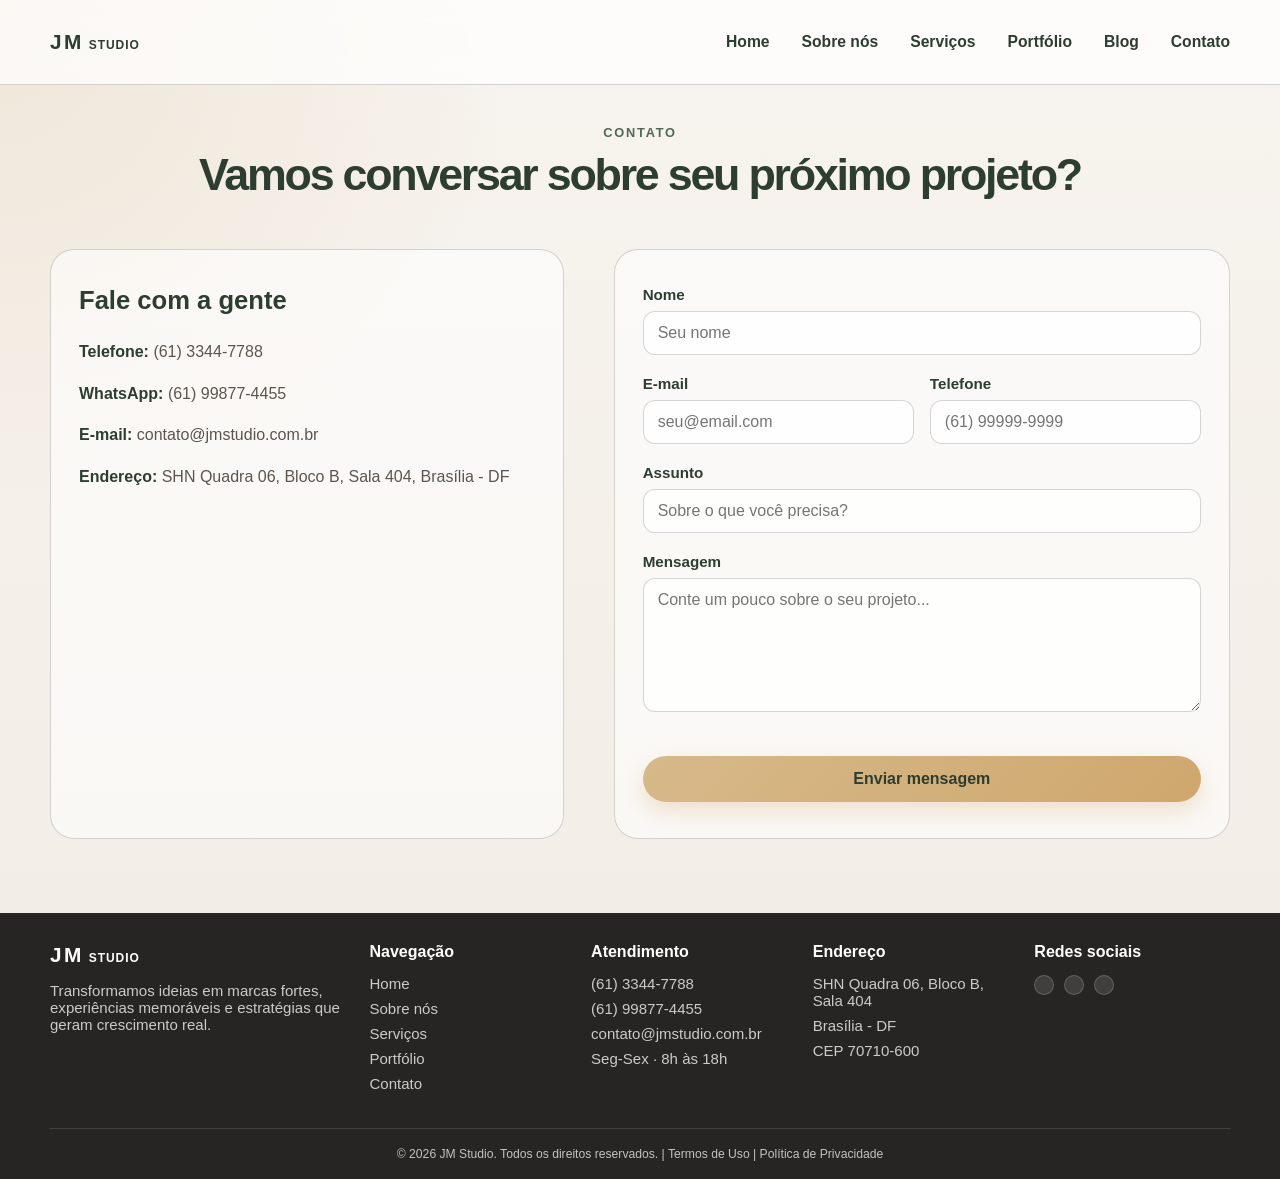
==== contato.html @ 94e35ac9 "Add files via upload" ====
<!DOCTYPE html>
<html lang="pt-BR">
  <head>
    <meta charset="UTF-8" />
    <meta name="viewport" content="width=device-width, initial-scale=1.0" />
    <title>Contato | JM Studio</title>
    <link rel="stylesheet" href="style.css" />
  </head>
  <body>
    <header class="site-header">
      <div class="container nav-bar">
        <a href="/" class="logo">
          <span class="logo-jm">JM</span>
          <span class="logo-studio">Studio</span>
        </a>
        <nav class="main-nav" aria-label="Navegação principal">
          <a href="/">Home</a>
          <a href="sobre-nos.html">Sobre nós</a>
          <a href="servicos.html">Serviços</a>
          <a href="portfolio.html">Portfólio</a>
          <a href="#">Blog</a>
          <a href="contato.html">Contato</a>
        </nav>
      </div>
    </header>

    <main class="container page-shell inner-page">
      <section class="contact-page-header page-intro">
        <p class="eyebrow">Contato</p>
        <h1>Vamos conversar sobre seu próximo projeto?</h1>
      </section>

      <section class="contact-page-grid">
        <div class="contact-info-box">
          <h2>Fale com a gente</h2>
          <ul>
            <li><strong>Telefone:</strong> (61) 3344-7788</li>
            <li><strong>WhatsApp:</strong> (61) 99877-4455</li>
            <li><strong>E-mail:</strong> contato@jmstudio.com.br</li>
            <li><strong>Endereço:</strong> SHN Quadra 06, Bloco B, Sala 404, Brasília - DF</li>
          </ul>
        </div>

        <form class="contact-form">
          <div class="field-row">
            <label>
              Nome
              <input type="text" placeholder="Seu nome" />
            </label>
          </div>

          <div class="field-row two-columns">
            <label>
              E-mail
              <input type="email" placeholder="seu@email.com" />
            </label>
            <label>
              Telefone
              <input type="tel" placeholder="(61) 99999-9999" />
            </label>
          </div>

          <div class="field-row">
            <label>
              Assunto
              <input type="text" placeholder="Sobre o que você precisa?" />
            </label>
          </div>

          <div class="field-row">
            <label>
              Mensagem
              <textarea rows="6" placeholder="Conte um pouco sobre o seu projeto..."></textarea>
            </label>
          </div>

          <button type="submit">Enviar mensagem</button>
        </form>
      </section>
    </main>

    <footer class="site-footer">
      <div class="container footer-grid">
        <div class="footer-brand">
          <div class="logo footer-logo">
            <span class="logo-jm">JM</span>
            <span class="logo-studio">Studio</span>
          </div>
          <p>Transformamos ideias em marcas fortes, experiências memoráveis e estratégias que geram crescimento real.</p>
        </div>

        <div class="footer-section">
          <h3>Navegação</h3>
          <ul>
            <li><a href="/">Home</a></li>
            <li><a href="sobre-nos.html">Sobre nós</a></li>
            <li><a href="servicos.html">Serviços</a></li>
            <li><a href="portfolio.html">Portfólio</a></li>
            <li><a href="contato.html">Contato</a></li>
          </ul>
        </div>

        <div class="footer-section">
          <h3>Atendimento</h3>
          <ul>
            <li>(61) 3344-7788</li>
            <li>(61) 99877-4455</li>
            <li>contato@jmstudio.com.br</li>
            <li>Seg-Sex · 8h às 18h</li>
          </ul>
        </div>

        <div class="footer-section">
          <h3>Endereço</h3>
          <p>SHN Quadra 06, Bloco B, Sala 404</p>
          <p>Brasília - DF</p>
          <p>CEP 70710-600</p>
        </div>

        <div class="footer-section footer-social">
          <h3>Redes sociais</h3>
          <div class="social-icons">
            <span></span>
            <span></span>
            <span></span>
          </div>
        </div>
      </div>

      <div class="container legal-bar">
        © 2026 JM Studio. Todos os direitos reservados. | Termos de Uso | Política de Privacidade
      </div>
    </footer>
  </body>
</html>
---- style.css ----
:root {
  --bg: #f4efe8;
  --bg-soft: #f8f6f2;
  --panel: #ffffff;
  --panel-strong: #f0eadf;
  --primary: #2d3d2f;
  --primary-soft: #516958;
  --accent: #d7b98a;
  --text: #1d1a17;
  --muted: #5d544d;
  --border: rgba(29, 26, 23, 0.18);
  --shadow: 0 18px 40px rgba(41, 33, 24, 0.08);
  --radius: 26px;
}

* {
  box-sizing: border-box;
}

html {
  scroll-behavior: smooth;
}

body {
  margin: 0;
  background:
    radial-gradient(circle at top left, rgba(215, 185, 138, 0.22), transparent 30%),
    linear-gradient(180deg, #f7f3ee 0%, #f1ece4 100%);
  color: var(--text);
  font-family: "Segoe UI", Arial, sans-serif;
}

img {
  max-width: 100%;
  display: block;
}

button,
a {
  font: inherit;
}

.container {
  width: min(1180px, calc(100% - 34px));
  margin: 0 auto;
}

.site-header {
  background: rgba(255, 255, 255, 0.72);
  backdrop-filter: blur(12px);
  border-bottom: 1px solid var(--border);
  position: sticky;
  top: 0;
  z-index: 20;
}

.nav-bar {
  display: flex;
  align-items: center;
  justify-content: space-between;
  min-height: 84px;
}

.logo {
  display: flex;
  align-items: baseline;
  gap: 0.3rem;
  text-decoration: none;
  color: var(--primary);
  transition: opacity 0.2s ease;
}

.logo:hover {
  opacity: 0.8;
}

.logo-jm {
  font-size: 1.3rem;
  letter-spacing: 0.12em;
  font-weight: 900;
  text-transform: uppercase;
}

.logo-studio {
  font-size: 0.75rem;
  letter-spacing: 0.08em;
  font-weight: 700;
  text-transform: uppercase;
}

.main-nav {
  display: flex;
  align-items: center;
  gap: 2rem;
  flex-wrap: wrap;
}

.main-nav a {
  color: var(--primary);
  text-decoration: none;
  font-size: 0.98rem;
  font-weight: 600;
  position: relative;
  transition: color 0.2s ease;
}

.main-nav a::after {
  content: "";
  position: absolute;
  left: 0;
  bottom: -8px;
  width: 100%;
  height: 2px;
  background: var(--accent);
  transform: scaleX(0);
  transform-origin: left;
  transition: transform 0.2s ease;
}

.main-nav a:hover {
  color: var(--primary-soft);
}

.main-nav a:hover::after {
  transform: scaleX(1);
}

.page-shell {
  padding-top: 20px;
}

.hero {
  position: relative;
  min-height: 480px;
  display: flex;
  align-items: center;
  padding: 56px 40px;
  margin-bottom: 42px;
  overflow: hidden;
  background:
    linear-gradient(90deg, rgba(18, 22, 21, 0.76) 0%, rgba(18, 22, 21, 0.38) 42%, rgba(18, 22, 21, 0.18) 100%),
    url("https://images.unsplash.com/photo-1552664730-d307ca884978?auto=format&fit=crop&w=1600&q=80") center/cover no-repeat;
  border-radius: 30px;
  box-shadow: var(--shadow);
}

.hero::before {
  content: "";
  position: absolute;
  inset: 18px 26px auto auto;
  width: 260px;
  height: 260px;
  border-radius: 50%;
  background: rgba(215, 185, 138, 0.2);
  filter: blur(2px);
}

.hero::after {
  content: "";
  position: absolute;
  right: 90px;
  bottom: 42px;
  width: 220px;
  height: 220px;
  border: 1px solid rgba(255, 255, 255, 0.3);
  border-radius: 28px;
  transform: rotate(14deg);
}

.hero h1 {
  position: relative;
  z-index: 1;
  margin: 0;
  max-width: 620px;
  color: #ffffff;
  font-size: clamp(3.1rem, 5vw, 6rem);
  line-height: 0.88;
  letter-spacing: -0.08em;
  font-weight: 800;
  text-transform: uppercase;
  text-shadow: 0 10px 30px rgba(0, 0, 0, 0.25);
}

.hero-content {
  position: relative;
  z-index: 1;
  max-width: 680px;
  display: flex;
  flex-direction: column;
  gap: 20px;
}

.hero-eyebrow {
  margin: 0;
  font-size: 0.95rem;
  font-weight: 600;
  letter-spacing: 0.12em;
  text-transform: uppercase;
  color: rgba(255, 255, 255, 0.85);
  opacity: 0.9;
}

.hero-description {
  margin: 0;
  max-width: 560px;
  font-size: clamp(1.05rem, 2vw, 1.2rem);
  line-height: 1.7;
  color: rgba(255, 255, 255, 0.9);
  text-shadow: 0 4px 12px rgba(0, 0, 0, 0.2);
}

.hero-actions {
  display: flex;
  align-items: center;
  gap: 16px;
  margin-top: 10px;
  flex-wrap: wrap;
}

.btn-primary,
.btn-secondary {
  border: 0;
  cursor: pointer;
  font-size: 1rem;
  font-weight: 700;
  padding: 14px 32px;
  border-radius: 999px;
  transition: transform 0.2s ease, box-shadow 0.2s ease, background 0.2s ease;
  text-transform: uppercase;
  letter-spacing: 0.05em;
}

.btn-primary {
  background: linear-gradient(135deg, var(--accent), #cfa76d);
  color: var(--primary);
  box-shadow: 0 10px 22px rgba(207, 167, 109, 0.28);
}

.btn-primary:hover {
  transform: translateY(-2px);
  box-shadow: 0 14px 28px rgba(207, 167, 109, 0.36);
}

.btn-secondary {
  background: rgba(255, 255, 255, 0.18);
  color: #ffffff;
  backdrop-filter: blur(4px);
  border: 1px solid rgba(255, 255, 255, 0.3);
}

.btn-secondary:hover {
  background: rgba(255, 255, 255, 0.28);
  border-color: rgba(255, 255, 255, 0.5);
  transform: translateY(-2px);
}

.section-block {
  margin: 80px 0 0;
}

.about {
  display: grid;
  grid-template-columns: 1fr 1.5fr;
  gap: 44px;
  align-items: center;
  padding: 18px 0;
}

.about-visual {
  display: flex;
  justify-content: center;
  align-items: center;
}

.photo-frame {
  width: min(100%, 390px);
  aspect-ratio: 1.07;
  position: relative;
  border-radius: 30px;
  background:
    linear-gradient(135deg, rgba(140, 116, 87, 0.18), rgba(29, 26, 23, 0.12)),
    url("https://images.unsplash.com/photo-1522202176988-66273c2fd55f?auto=format&fit=crop&w=900&q=80") center/cover no-repeat;
  box-shadow: var(--shadow);
  border: 1px solid rgba(29, 26, 23, 0.08);
}

.photo-frame::before {
  content: "";
  position: absolute;
  inset: 18px 22px 18px auto;
  width: 90px;
  height: 90px;
  background: rgba(215, 185, 138, 0.72);
  border-radius: 20px;
  box-shadow: 0 12px 28px rgba(0, 0, 0, 0.12);
}

.about-copy {
  max-width: 640px;
}

.section-block h2 {
  margin: 0 0 18px;
  text-align: center;
  font-size: clamp(2.2rem, 3vw, 3.25rem);
  line-height: 1.08;
  letter-spacing: -0.05em;
  color: var(--primary);
  font-weight: 700;
}

.about-copy h2 {
  text-align: left;
  margin-bottom: 20px;
}

.about-copy p {
  margin: 0;
  max-width: 560px;
  font-size: 1.02rem;
  line-height: 1.7;
  color: var(--muted);
}

button {
  border: 0;
  background: linear-gradient(135deg, var(--accent), #cfa76d);
  color: var(--primary);
  cursor: pointer;
  border-radius: 999px;
  box-shadow: 0 10px 22px rgba(207, 167, 109, 0.28);
  transition: transform 0.2s ease, box-shadow 0.2s ease;
}

button:hover {
  transform: translateY(-2px);
  box-shadow: 0 14px 26px rgba(207, 167, 109, 0.32);
}

.about-copy button {
  margin-top: 24px;
  padding: 14px 28px;
  font-size: 1rem;
  font-weight: 700;
}

.service-grid,
.project-grid,
.blog-grid {
  display: grid;
  gap: 28px;
}

.service-grid {
  grid-template-columns: repeat(4, minmax(180px, 1fr));
  margin-top: 30px;
}

.service-item {
  display: flex;
  flex-direction: column;
  align-items: center;
  gap: 18px;
  padding: 24px 18px;
  background: rgba(255, 255, 255, 0.55);
  border: 1px solid var(--border);
  border-radius: 22px;
  box-shadow: 0 12px 28px rgba(30, 24, 19, 0.04);
}

.mini-frame {
  width: 100%;
  max-width: 220px;
  aspect-ratio: 1.2;
  position: relative;
  border-radius: 18px;
  overflow: hidden;
  background-size: cover;
  background-position: center;
  background-repeat: no-repeat;
  box-shadow: inset 0 0 0 1px rgba(255, 255, 255, 0.2);
}

.service-branding {
  background: url("https://images.unsplash.com/photo-1522202176988-66273c2fd55f?auto=format&fit=crop&w=800&q=80") center/cover no-repeat;
}

.service-marketing {
  background: url("https://images.unsplash.com/photo-1552664730-d307ca884978?auto=format&fit=crop&w=800&q=80") center/cover no-repeat;
}

.service-design {
  background: url("https://images.unsplash.com/photo-1497366754035-f200968a6e72?auto=format&fit=crop&w=800&q=80") center/cover no-repeat;
}

.service-strategy {
  background: url("https://images.unsplash.com/photo-1516321165247-4aa89a48be28?auto=format&fit=crop&w=800&q=80") center/cover no-repeat;
}

.mini-frame::before {
  content: "";
  position: absolute;
  inset: 12px;
  border: 1px solid rgba(255, 255, 255, 0.5);
  border-radius: 14px;
}

.service-item p {
  margin: 0;
  font-size: 1rem;
  font-weight: 600;
  color: var(--primary);
}

.project-grid {
  grid-template-columns: repeat(2, minmax(260px, 1fr));
  margin-top: 30px;
}

.project-card {
  height: 230px;
  position: relative;
  border-radius: 24px;
  overflow: hidden;
  display: flex;
  align-items: flex-end;
  justify-content: flex-start;
  padding: 24px;
  background:
    linear-gradient(180deg, rgba(19, 18, 17, 0.08), rgba(19, 18, 17, 0.54)),
    url("https://images.unsplash.com/photo-1504384308090-c894fdcc538d?auto=format&fit=crop&w=1200&q=80") center/cover no-repeat;
  box-shadow: var(--shadow);
}

.project-card span {
  position: relative;
  z-index: 1;
  display: inline-block;
  padding: 10px 16px;
  border-radius: 999px;
  background: rgba(255, 255, 255, 0.18);
  color: #fff;
  backdrop-filter: blur(4px);
  font-weight: 600;
}

.contact {
  margin-top: 70px;
}

.contact-details {
  display: flex;
  flex-direction: column;
  gap: 10px;
  align-items: center;
  text-align: center;
  margin: 18px 0 28px;
  font-size: 1.02rem;
  color: var(--muted);
}

.contact-details p {
  margin: 0;
}

.contact-details a {
  color: var(--primary);
  text-decoration: none;
  font-weight: 600;
}

.contact-actions {
  display: grid;
  grid-template-columns: 1fr 1fr;
  width: min(760px, 100%);
  margin: 0 auto;
  border-radius: 22px;
  overflow: hidden;
  box-shadow: var(--shadow);
  background: var(--panel);
  border: 1px solid var(--border);
}

.action-box {
  min-height: 64px;
  font-size: 1rem;
  font-weight: 700;
  color: var(--primary);
  background: transparent;
  border-radius: 0;
  box-shadow: none;
}

.action-box + .action-box {
  border-left: 1px solid var(--border);
}

.blog {
  margin-top: 72px;
}

.blog-grid {
  grid-template-columns: repeat(3, minmax(180px, 1fr));
  margin-top: 30px;
}

.post-card {
  min-height: 205px;
  padding: 22px 18px 18px;
  border-radius: 22px;
  background: rgba(255, 255, 255, 0.6);
  border: 1px solid var(--border);
  box-shadow: 0 10px 26px rgba(33, 31, 27, 0.04);
}

.post-card h3 {
  margin: 0 0 12px;
  font-size: 1.15rem;
  color: var(--primary);
}

.post-card p {
  margin: 0;
  font-size: 0.96rem;
  line-height: 1.65;
  color: var(--muted);
}

.more-button {
  display: block;
  margin: 28px auto 0;
  padding: 14px 30px;
  min-width: 180px;
  font-size: 1rem;
  font-weight: 700;
}

.site-footer {
  margin-top: 74px;
  padding: 30px 0 18px;
  background: rgba(31, 30, 28, 0.96);
  color: rgba(255, 255, 255, 0.86);
}

.footer-grid {
  display: grid;
  grid-template-columns: 1.5fr 1fr 1fr 1fr 1fr;
  align-items: start;
  gap: 26px;
  min-height: 120px;
  padding-bottom: 18px;
}

.footer-brand,
.footer-section {
  font-size: 0.94rem;
}

.footer-brand {
  max-width: 300px;
}

.footer-brand p,
.footer-section p,
.footer-section li {
  color: rgba(255, 255, 255, 0.76);
}

.footer-logo {
  color: #fff;
  margin-bottom: 12px;
}

.footer-section h3 {
  margin: 0 0 14px;
  font-size: 1rem;
  color: #fff;
  font-weight: 700;
}

.footer-section ul {
  margin: 0;
  padding: 0;
  list-style: none;
  display: flex;
  flex-direction: column;
  gap: 8px;
}

.footer-section a {
  color: rgba(255, 255, 255, 0.76);
  text-decoration: none;
}

.footer-section p {
  margin: 0 0 8px;
}

.social-icons {
  display: flex;
  gap: 10px;
}

.social-icons span {
  display: inline-block;
  width: 20px;
  height: 20px;
  border-radius: 50%;
  background: rgba(255, 255, 255, 0.12);
  border: 1px solid rgba(255, 255, 255, 0.18);
}

.legal-bar {
  margin-top: 18px;
  padding-top: 18px;
  text-align: center;
  font-size: 0.76rem;
  border-top: 1px solid rgba(255, 255, 255, 0.12);
  color: rgba(255, 255, 255, 0.72);
}

.about-page {
  padding-top: 44px;
}

.about-hero {
  display: grid;
  grid-template-columns: 1.2fr 1fr;
  gap: 36px;
  align-items: center;
  padding: 18px 0 10px;
}

.eyebrow {
  margin: 0 0 10px;
  font-size: 0.8rem;
  font-weight: 700;
  letter-spacing: 0.14em;
  text-transform: uppercase;
  color: var(--primary-soft);
}

.about-hero-copy h1 {
  margin: 0;
  font-size: clamp(2.6rem, 4vw, 4.5rem);
  line-height: 0.96;
  letter-spacing: -0.06em;
  color: var(--primary);
}

.about-hero-copy p:last-child {
  margin-top: 18px;
  max-width: 620px;
  color: var(--muted);
  font-size: 1.05rem;
  line-height: 1.75;
}

.about-hero-image {
  min-height: 420px;
  border-radius: 28px;
  background:
    linear-gradient(135deg, rgba(21, 24, 22, 0.18), rgba(21, 24, 22, 0.08)),
    url("https://images.unsplash.com/photo-1522202176988-66273c2fd55f?auto=format&fit=crop&w=1200&q=80") center/cover no-repeat;
  box-shadow: var(--shadow);
}

.about-section {
  margin-top: 76px;
}

.section-header {
  margin-bottom: 26px;
}

.section-header h2 {
  margin: 0;
}

.mission-grid,
.metrics-grid {
  display: grid;
  grid-template-columns: repeat(3, minmax(200px, 1fr));
  gap: 24px;
}

.mission-card,
.metric-item {
  background: rgba(255, 255, 255, 0.65);
  border: 1px solid var(--border);
  border-radius: 22px;
  padding: 26px 22px;
  box-shadow: 0 10px 24px rgba(32, 25, 20, 0.04);
}

.mission-card h3 {
  margin: 0 0 12px;
  color: var(--primary);
  font-size: 1.3rem;
}

.mission-card p,
.metric-item span {
  margin: 0;
  color: var(--muted);
  line-height: 1.7;
}

.story-layout {
  display: grid;
  grid-template-columns: 1.2fr 0.8fr;
  gap: 32px;
  align-items: center;
}

.story-text h2 {
  margin: 0 0 18px;
  text-align: left;
}

.story-text p {
  margin: 0 0 18px;
  color: var(--muted);
  line-height: 1.8;
}

.story-image {
  min-height: 380px;
  border-radius: 28px;
  background:
    linear-gradient(135deg, rgba(44, 55, 46, 0.1), rgba(44, 55, 46, 0.12)),
    url("https://images.unsplash.com/photo-1552664730-d307ca884978?auto=format&fit=crop&w=1100&q=80") center/cover no-repeat;
  box-shadow: var(--shadow);
}

/* Portfolio Gallery */
.page-intro {
  margin-bottom: 50px;
  text-align: center;
}

.page-intro h1 {
  margin: 0;
  font-size: clamp(2.2rem, 3.5vw, 3.5rem);
  line-height: 1.1;
  letter-spacing: -0.05em;
  color: var(--primary);
  font-weight: 700;
}

.portfolio-gallery {
  display: grid;
  grid-template-columns: repeat(3, 1fr);
  gap: 28px;
  margin-bottom: 60px;
}

.portfolio-item {
  position: relative;
  border-radius: 28px;
  overflow: hidden;
  background: var(--panel);
  box-shadow: var(--shadow);
  transition: transform 0.3s ease, box-shadow 0.3s ease;
  min-height: 360px;
  display: flex;
  flex-direction: column;
}

.portfolio-item:hover {
  transform: translateY(-6px);
  box-shadow: 0 24px 48px rgba(41, 33, 24, 0.16);
}

.portfolio-image {
  width: 100%;
  height: 200px;
  background-size: cover;
  background-position: center;
  background-repeat: no-repeat;
  position: relative;
}

.portfolio-item-1 .portfolio-image {
  background: url("https://images.unsplash.com/photo-1559827260-dc66d52bef19?auto=format&fit=crop&w=800&q=80") center/cover no-repeat;
}

.portfolio-item-2 .portfolio-image {
  background: url("https://images.unsplash.com/photo-1552664730-d307ca884978?auto=format&fit=crop&w=800&q=80") center/cover no-repeat;
}

.portfolio-item-3 .portfolio-image {
  background: url("https://images.unsplash.com/photo-1561070791-2526d30994b5?auto=format&fit=crop&w=800&q=80") center/cover no-repeat;
}

.portfolio-item-4 .portfolio-image {
  background: url("https://images.unsplash.com/photo-1499781350541-7783f6c6a0c8?auto=format&fit=crop&w=800&q=80") center/cover no-repeat;
}

.portfolio-item-5 .portfolio-image {
  background: url("https://images.unsplash.com/photo-1522202176988-66273c2fd55f?auto=format&fit=crop&w=800&q=80") center/cover no-repeat;
}

.portfolio-item-6 .portfolio-image {
  background: url("https://images.unsplash.com/photo-1517694712202-14dd9538aa97?auto=format&fit=crop&w=800&q=80") center/cover no-repeat;
}

.portfolio-content {
  padding: 28px 24px;
  flex-grow: 1;
  display: flex;
  flex-direction: column;
}

.portfolio-content h3 {
  margin: 0 0 12px;
  font-size: 1.35rem;
  color: var(--primary);
  font-weight: 700;
}

.portfolio-content p {
  margin: 0 0 18px;
  font-size: 0.95rem;
  color: var(--muted);
  line-height: 1.65;
  flex-grow: 1;
}

.portfolio-link {
  display: inline-flex;
  align-items: center;
  text-decoration: none;
  color: var(--accent);
  font-weight: 700;
  font-size: 0.95rem;
  transition: color 0.2s ease, gap 0.2s ease;
  gap: 6px;
}

.portfolio-link:hover {
  color: var(--primary);
}

/* Inner Page Styles */
.inner-page {
  padding-top: 40px;
}

.cta-section {
  text-align: center;
  padding: 50px 40px;
  background: linear-gradient(135deg, rgba(215, 185, 138, 0.12), rgba(81, 105, 88, 0.08));
  border-radius: 28px;
  border: 1px solid rgba(215, 185, 138, 0.2);
  margin-top: 60px;
}

.cta-section h2 {
  margin: 0 0 26px;
  font-size: clamp(1.8rem, 3vw, 2.8rem);
  color: var(--primary);
}

.cta-section button {
  padding: 16px 36px;
  font-size: 1.05rem;
  font-weight: 700;
}

/* Contact Page */
.contact-page-header {
  text-align: center;
  margin-bottom: 50px;
}

.contact-page-grid {
  display: grid;
  grid-template-columns: 1fr 1.2fr;
  gap: 50px;
  margin-bottom: 60px;
}

.contact-info-box {
  background: rgba(255, 255, 255, 0.6);
  border: 1px solid var(--border);
  border-radius: 24px;
  padding: 36px 28px;
}

.contact-info-box h2 {
  margin: 0 0 24px;
  font-size: 1.6rem;
  color: var(--primary);
}

.contact-info-box ul {
  list-style: none;
  margin: 0;
  padding: 0;
  display: flex;
  flex-direction: column;
  gap: 16px;
}

.contact-info-box li {
  color: var(--muted);
  font-size: 1rem;
  line-height: 1.6;
}

.contact-info-box strong {
  color: var(--primary);
  font-weight: 700;
}

.contact-form {
  background: rgba(255, 255, 255, 0.6);
  border: 1px solid var(--border);
  border-radius: 24px;
  padding: 36px 28px;
}

.field-row {
  margin-bottom: 20px;
}

.field-row.two-columns {
  display: grid;
  grid-template-columns: 1fr 1fr;
  gap: 16px;
}

.contact-form label {
  display: flex;
  flex-direction: column;
  gap: 8px;
  font-weight: 600;
  color: var(--primary);
  font-size: 0.95rem;
}

.contact-form input,
.contact-form textarea {
  padding: 12px 14px;
  border: 1px solid var(--border);
  border-radius: 12px;
  font-family: inherit;
  font-size: 1rem;
  color: var(--text);
  background: rgba(255, 255, 255, 0.8);
  transition: border-color 0.2s ease, background 0.2s ease;
}

.contact-form input:focus,
.contact-form textarea:focus {
  outline: none;
  border-color: var(--accent);
  background: #fff;
}

.contact-form textarea {
  resize: vertical;
  min-height: 120px;
}

.contact-form button {
  margin-top: 24px;
  padding: 14px 32px;
  font-size: 1rem;
  font-weight: 700;
  width: 100%;
}

.metrics-grid {
  grid-template-columns: repeat(4, minmax(160px, 1fr));
}

.metric-item {
  text-align: center;
}

.metric-item strong {
  display: block;
  margin-bottom: 12px;
  font-size: clamp(1.8rem, 2vw, 2.6rem);
  line-height: 1;
  color: var(--primary);
}

.cta-section {
  margin-top: 80px;
  padding: 34px 22px;
  text-align: center;
  background: linear-gradient(135deg, rgba(45, 61, 47, 0.97), rgba(82, 102, 75, 0.95));
  border-radius: 28px;
  color: #fff;
  box-shadow: var(--shadow);
}

.cta-section h2 {
  margin: 0 0 18px;
  color: #fff;
}

.cta-section button {
  padding: 15px 28px;
  font-weight: 700;
}

@media (max-width: 900px) {
  .about {
    grid-template-columns: 1fr;
    gap: 20px;
  }

  .about-copy {
    max-width: 100%;
  }

  .service-grid {
    grid-template-columns: repeat(2, minmax(180px, 1fr));
  }

  .about-hero,
  .story-layout,
  .mission-grid,
  .metrics-grid {
    grid-template-columns: 1fr;
  }

  .footer-grid {
    grid-template-columns: 1fr 1fr;
  }
}

@media (max-width: 720px) {
  .footer-grid {
    grid-template-columns: 1fr;
  }

  .footer-brand {
    max-width: 100%;
  }
}

@media (max-width: 620px) {
  .main-nav {
    justify-content: center;
    gap: 0.85rem 1.2rem;
    padding: 10px 0 18px;
  }

  .nav-bar {
    flex-direction: column;
    align-items: flex-start;
    justify-content: center;
    padding: 12px 0;
  }

  .hero {
    min-height: 330px;
    padding: 28px 20px;
  }

  .service-grid,
  .project-grid,
  .blog-grid,
  .contact-actions,
  .footer-grid {
    grid-template-columns: 1fr;
  }

  .contact-actions {
    width: 100%;
  }

  .action-box + .action-box {
    border-left: 0;
    border-top: 1px solid var(--border);
  }
}
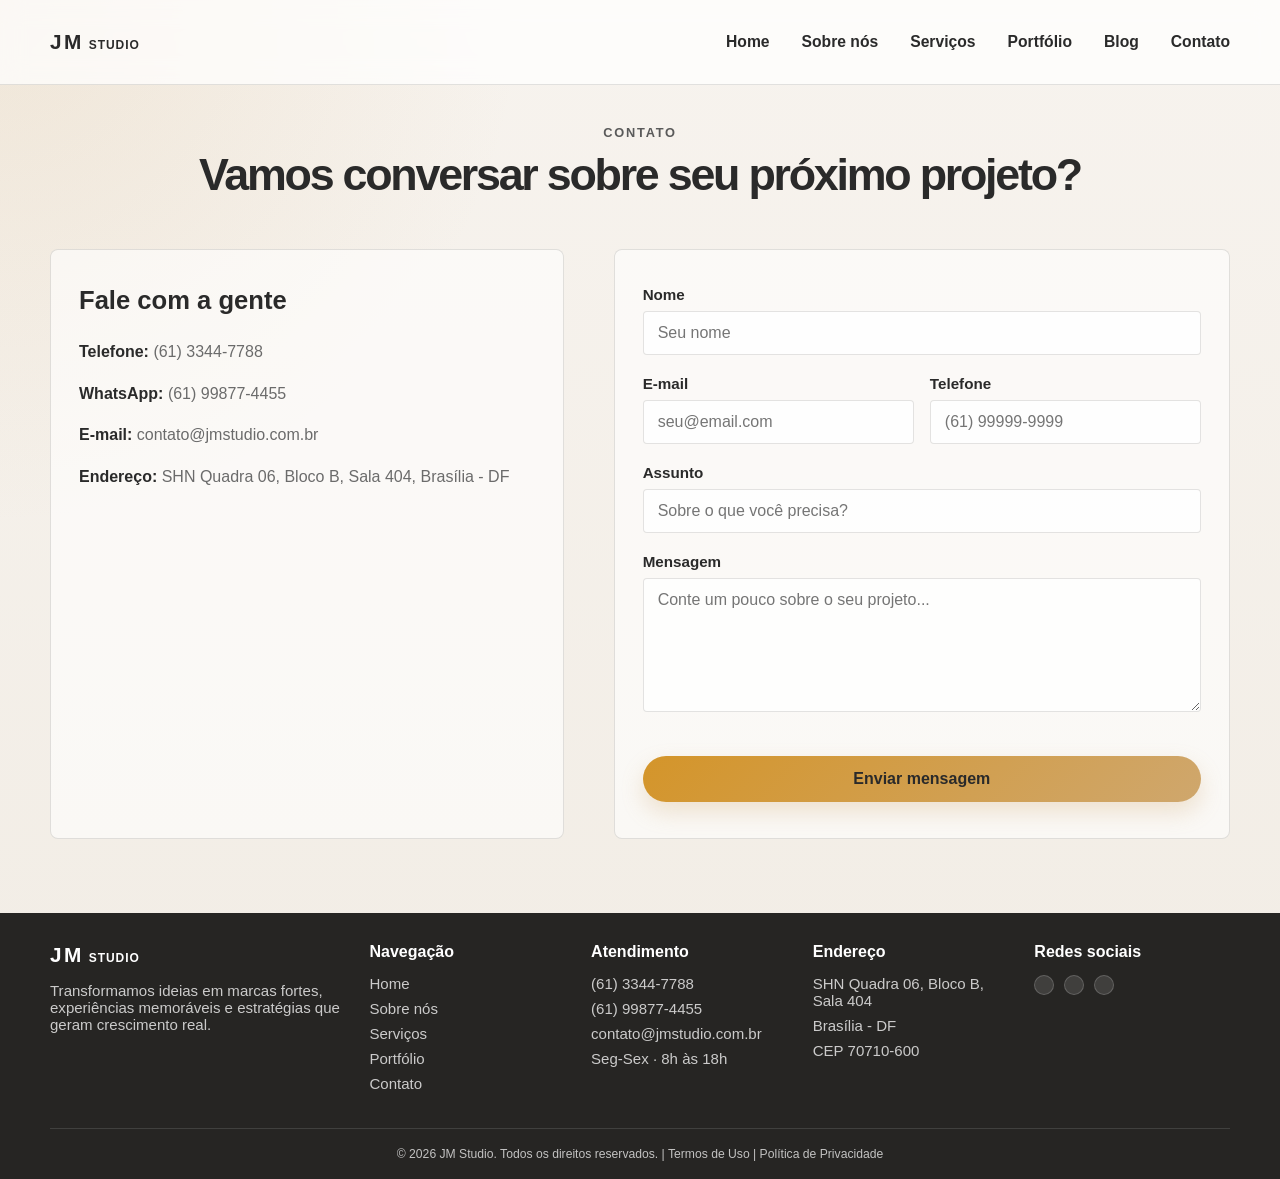
==== commit 61923d19: "Add files via upload" ====
--- a/contato.html
+++ b/contato.html
@@ -9,12 +9,12 @@
   <body>
     <header class="site-header">
       <div class="container nav-bar">
-        <a href="/" class="logo">
+        <a href="./index.html" class="logo">
           <span class="logo-jm">JM</span>
           <span class="logo-studio">Studio</span>
         </a>
         <nav class="main-nav" aria-label="Navegação principal">
-          <a href="/">Home</a>
+          <a href="./index.html">Home</a>
           <a href="sobre-nos.html">Sobre nós</a>
           <a href="servicos.html">Serviços</a>
           <a href="portfolio.html">Portfólio</a>
@@ -92,7 +92,7 @@
         <div class="footer-section">
           <h3>Navegação</h3>
           <ul>
-            <li><a href="/">Home</a></li>
+            <li><a href="./index.html">Home</a></li>
             <li><a href="sobre-nos.html">Sobre nós</a></li>
             <li><a href="servicos.html">Serviços</a></li>
             <li><a href="portfolio.html">Portfólio</a></li>
--- a/style.css
+++ b/style.css
@@ -1,16 +1,16 @@
 :root {
-  --bg: #f4efe8;
-  --bg-soft: #f8f6f2;
+  --bg: #faf7f2;
+  --bg-soft: #fcfbf9;
   --panel: #ffffff;
-  --panel-strong: #f0eadf;
-  --primary: #2d3d2f;
-  --primary-soft: #516958;
-  --accent: #d7b98a;
-  --text: #1d1a17;
-  --muted: #5d544d;
-  --border: rgba(29, 26, 23, 0.18);
-  --shadow: 0 18px 40px rgba(41, 33, 24, 0.08);
-  --radius: 26px;
+  --panel-strong: #f5f1eb;
+  --primary: #2a2a2a;
+  --primary-soft: #5a5a5a;
+  --accent: #d4952a;
+  --text: #1a1a1a;
+  --muted: #6b6b6b;
+  --border: rgba(29, 26, 23, 0.12);
+  --shadow: 0 12px 32px rgba(0, 0, 0, 0.08);
+  --radius: 8px;
 }
 
 * {
@@ -140,7 +140,7 @@
   background:
     linear-gradient(90deg, rgba(18, 22, 21, 0.76) 0%, rgba(18, 22, 21, 0.38) 42%, rgba(18, 22, 21, 0.18) 100%),
     url("https://images.unsplash.com/photo-1552664730-d307ca884978?auto=format&fit=crop&w=1600&q=80") center/cover no-repeat;
-  border-radius: 30px;
+  border-radius: 8px;
   box-shadow: var(--shadow);
 }
 
@@ -276,7 +276,7 @@
   width: min(100%, 390px);
   aspect-ratio: 1.07;
   position: relative;
-  border-radius: 30px;
+  border-radius: 8px;
   background:
     linear-gradient(135deg, rgba(140, 116, 87, 0.18), rgba(29, 26, 23, 0.12)),
     url("https://images.unsplash.com/photo-1522202176988-66273c2fd55f?auto=format&fit=crop&w=900&q=80") center/cover no-repeat;
@@ -364,7 +364,7 @@
   padding: 24px 18px;
   background: rgba(255, 255, 255, 0.55);
   border: 1px solid var(--border);
-  border-radius: 22px;
+  border-radius: 8px;
   box-shadow: 0 12px 28px rgba(30, 24, 19, 0.04);
 }
 
@@ -373,7 +373,7 @@
   max-width: 220px;
   aspect-ratio: 1.2;
   position: relative;
-  border-radius: 18px;
+  border-radius: 6px;
   overflow: hidden;
   background-size: cover;
   background-position: center;
@@ -420,7 +420,7 @@
 .project-card {
   height: 230px;
   position: relative;
-  border-radius: 24px;
+  border-radius: 8px;
   overflow: hidden;
   display: flex;
   align-items: flex-end;
@@ -474,7 +474,7 @@
   grid-template-columns: 1fr 1fr;
   width: min(760px, 100%);
   margin: 0 auto;
-  border-radius: 22px;
+  border-radius: 8px;
   overflow: hidden;
   box-shadow: var(--shadow);
   background: var(--panel);
@@ -507,7 +507,7 @@
 .post-card {
   min-height: 205px;
   padding: 22px 18px 18px;
-  border-radius: 22px;
+  border-radius: 8px;
   background: rgba(255, 255, 255, 0.6);
   border: 1px solid var(--border);
   box-shadow: 0 10px 26px rgba(33, 31, 27, 0.04);
@@ -658,7 +658,7 @@
 
 .about-hero-image {
   min-height: 420px;
-  border-radius: 28px;
+  border-radius: 8px;
   background:
     linear-gradient(135deg, rgba(21, 24, 22, 0.18), rgba(21, 24, 22, 0.08)),
     url("https://images.unsplash.com/photo-1522202176988-66273c2fd55f?auto=format&fit=crop&w=1200&q=80") center/cover no-repeat;
@@ -688,7 +688,7 @@
 .metric-item {
   background: rgba(255, 255, 255, 0.65);
   border: 1px solid var(--border);
-  border-radius: 22px;
+  border-radius: 8px;
   padding: 26px 22px;
   box-shadow: 0 10px 24px rgba(32, 25, 20, 0.04);
 }
@@ -757,7 +757,7 @@
 
 .portfolio-item {
   position: relative;
-  border-radius: 28px;
+  border-radius: 8px;
   overflow: hidden;
   background: var(--panel);
   box-shadow: var(--shadow);
@@ -850,9 +850,9 @@
 .cta-section {
   text-align: center;
   padding: 50px 40px;
-  background: linear-gradient(135deg, rgba(215, 185, 138, 0.12), rgba(81, 105, 88, 0.08));
-  border-radius: 28px;
-  border: 1px solid rgba(215, 185, 138, 0.2);
+  background: linear-gradient(135deg, rgba(212, 149, 42, 0.12), rgba(81, 105, 88, 0.08));
+  border-radius: 8px;
+  border: 1px solid rgba(212, 149, 42, 0.15);
   margin-top: 60px;
 }
 
@@ -886,6 +886,7 @@
   border: 1px solid var(--border);
   border-radius: 24px;
   padding: 36px 28px;
+  border-radius: 8px;
 }
 
 .contact-info-box h2 {
@@ -919,6 +920,7 @@
   border: 1px solid var(--border);
   border-radius: 24px;
   padding: 36px 28px;
+  border-radius: 8px;
 }
 
 .field-row {
@@ -944,7 +946,7 @@
 .contact-form textarea {
   padding: 12px 14px;
   border: 1px solid var(--border);
-  border-radius: 12px;
+  border-radius: 4px;
   font-family: inherit;
   font-size: 1rem;
   color: var(--text);
